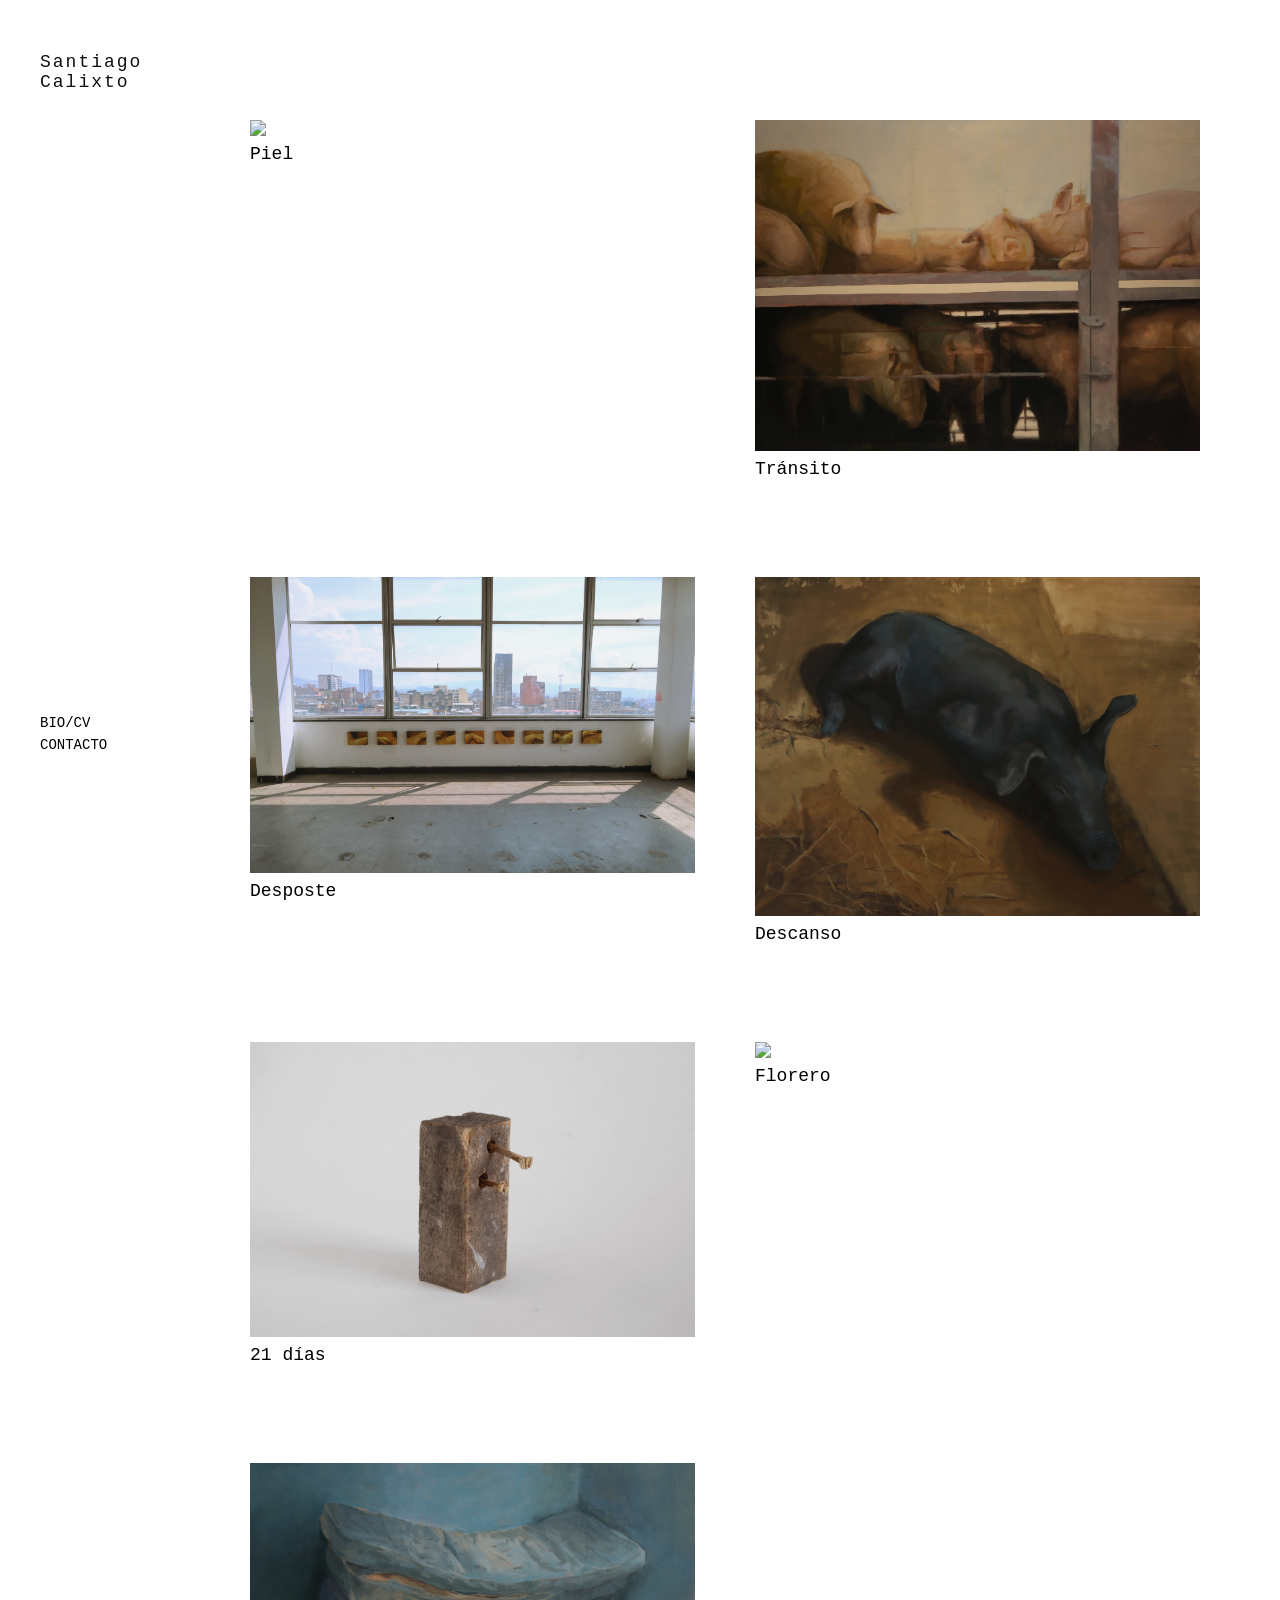
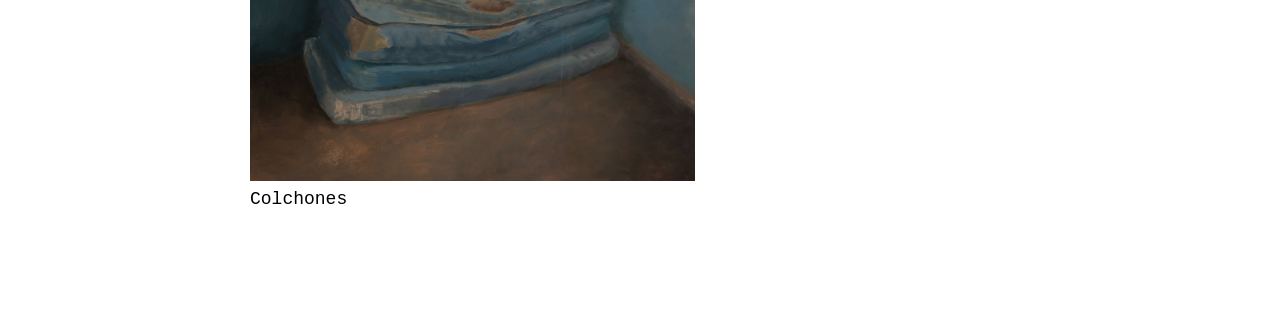
==== index.html @ 8f2dca1f "Add files via upload" ====
<!DOCTYPE html>
<html lang="es">
<head>
  <meta charset="UTF-8">
  <meta name="viewport" content="width=device-width, initial-scale=1.0">
  <title>Santiago Calixto</title>
  <link rel="stylesheet" href="index.css">
</head>
<body>

  <!-- CABECERA EDITORIAL -->
  <header class="header">
    <div class="header-left">
      <h1><a href="index.html" class="active">Santiago<br>Calixto</a></h1>
      <nav>
        <a href="bio.html">BIO/CV</a>
        <a href="contacto.html">CONTACTO</a>
      </nav>
    </div>
  </header>

  <!-- GALERÍA TIPO CATÁLOGO -->
  <main class="catalogo">

    <a href="piel.html" class="item">
      <img src="cuero-arreglado.jpg">
      <p class="caption">Piel</p>
    </a>

    <a href="Transito.html" class="item">
      <img src="obras/images/Fotoprin1.jpg">
      <p class="caption">Tránsito</p>
    </a>

    <a href="Desposte.html" class="item">
      <img src="obras/images/hormiga5.jpg">
      <p class="caption">Desposte</p>
    </a>

    <a href="Azul.html" class="item">
      <img src="Azul/azul1l.jpg">
      <p class="caption">Descanso</p>
    </a>

    <a href="Escul.html" class="item">
      <img src="Escul/Escul.jpg">
      <p class="caption">21 días</p>
    </a>

    <a href="Florero.html" class="item">
      <img src="florero/florero1.jpg">
      <p class="caption">Florero</p>
    </a>

    <a href="Colchones.html" class="item">
      <img src="Colchones/colchones1.jpg">
      <p class="caption">Colchones</p>
    </a>

  </main>

</body>
</html>
---- index.css ----
@font-face {
  font-family: "JMH Typewriter";
  src: url("JMH_Typewriter.ttf") format("truetype");
}

body {
  margin: 0;
  background: white;
  font-family: "JMH Typewriter", monospace;
  color: #111;
}

a:link {
  color: black;
}

a:visited {
  color: black;
  text-decoration: none;
}

a:hover {
  color: gray; /* opcional al pasar el mouse */
  text-decoration: none;
}

a:active {
  color: black;
  text-decoration: none;
}

/* CABECERA */
.header {
  position: fixed;
  top: 0;
  left: 0;
  padding: 40px;
}


.header h1 {
  font-size: 18px;
  font-weight: normal;
  letter-spacing: 2px;
}

.header h1 a {
  text-decoration: none;
  color: inherit;
}


nav {
  margin-top: 620px;
  display: flex;
  flex-direction: column;
}

nav a {
  text-decoration: none;
  color: black;
  font-size: 14px;
  margin: 3px 0;
}

nav h1.active {
  color: white;
  background-color: #111;
  font-weight: bold;
}

nav a.active {
  color: white;
  background-color: #111;
  font-weight: bold;
}

/* CATALOGO */
.catalogo {
  padding: 120px 80px 80px 250px;
  display: grid;
  grid-template-columns: repeat(2, 1fr);
  gap: 80px 60px;
  align-items: start;
}

.catalogo a {
  text-decoration: none;
}

.item img {
  display: block;
  width: 100%;
  filter: contrast(95%) brightness(98%);
  transition: filter 0.3s ease;
}

.item img:hover {
  filter: contrast(95%) brightness(70%);
}

.caption {
  margin-top: 8px;
  font-size: 18px;
}

/* BIO/CV */
.bio-cv {
  padding: 120px 80px 80px 250px;
  max-width: 800px;
}

.bio-cv h2 {
  font-size: 24px;
  margin-bottom: 20px;
}

.bio-cv h3 {
  font-size: 18px;
  margin-top: 30px;
  margin-bottom: 10px;
}

.bio-cv ul {
  margin-bottom: 20px;
}

.bio-cv li {
  margin-bottom: 5px;
}

/* CONTACTO */
.contacto {
  padding: 120px 80px 80px 250px;
  max-width: 600px;
}

.contacto h2 {
  font-size: 27px;
  margin-bottom: 10px;
  margin-top: 30px;
}

.contacto h3 {
  font-size: 18px;
  margin-top: 30px;
  margin-bottom: 10px;
}

.contact-info {
  margin-bottom: 20px;
}

.contact-info p {
  margin-bottom: 10px;
  font-size: 16px;
}

.contacto p {
  margin-bottom: 10px;
  font-size: 16px;
}

.contacto ul {
  margin-bottom: 20px;
  font-size: 16px;
}

.contacto li {
  margin-bottom: 5px;
}

/* DETALLE OBRA */
.obra-detalle {
  padding: 120px 80px 80px 250px;
  display: flex;
  gap: 60px;
}

.imagenes {
  flex: 1;
}

.imagenes a {
  display: block;
}

.imagenes img {
  width: 100%;
  margin-bottom: 20px;
  filter: contrast(95%) brightness(98%);
  cursor: zoom-in;
}

.texto {
  flex: 1;
  max-width: 400px;
}

.texto h2 {
  font-size: 28px;
  margin-bottom: 20px;
}

.ficha {
  font-size: 14px;
  margin-bottom: 30px;
  line-height: 1.5;
}

.texto p {
  font-size: 12px;
    line-height: 1.6;
}

/* Responsive Design */
@media (max-width: 768px) {
  .header {
    padding: 20px;
    position: static;
  }

  .header-left {
    display: flex;
    justify-content: space-between;
    align-items: center;
  }

  nav {
    margin-top: 0;
    flex-direction: row;
    gap: 20px;
  }

  .catalogo {
    padding: 20px;
    grid-template-columns: 1fr;
    gap: 40px;
  }

  .bio-cv {
    padding: 20px;
  }

  .contacto {
    padding: 20px;
  }

  .obra-detalle {
    padding: 20px;
    flex-direction: column;
    gap: 40px;
  }

  .texto {
    max-width: none;
  }

  .header h1 {
    font-size: 16px;
  }

  nav a {
    font-size: 12px;
  }

  .caption {
    font-size: 16px;
  }

  .bio-cv h2 {
    font-size: 20px;
  }

  .contacto h2 {
    font-size: 22px;
  }

  .texto h2 {
    font-size: 24px;
  }
}
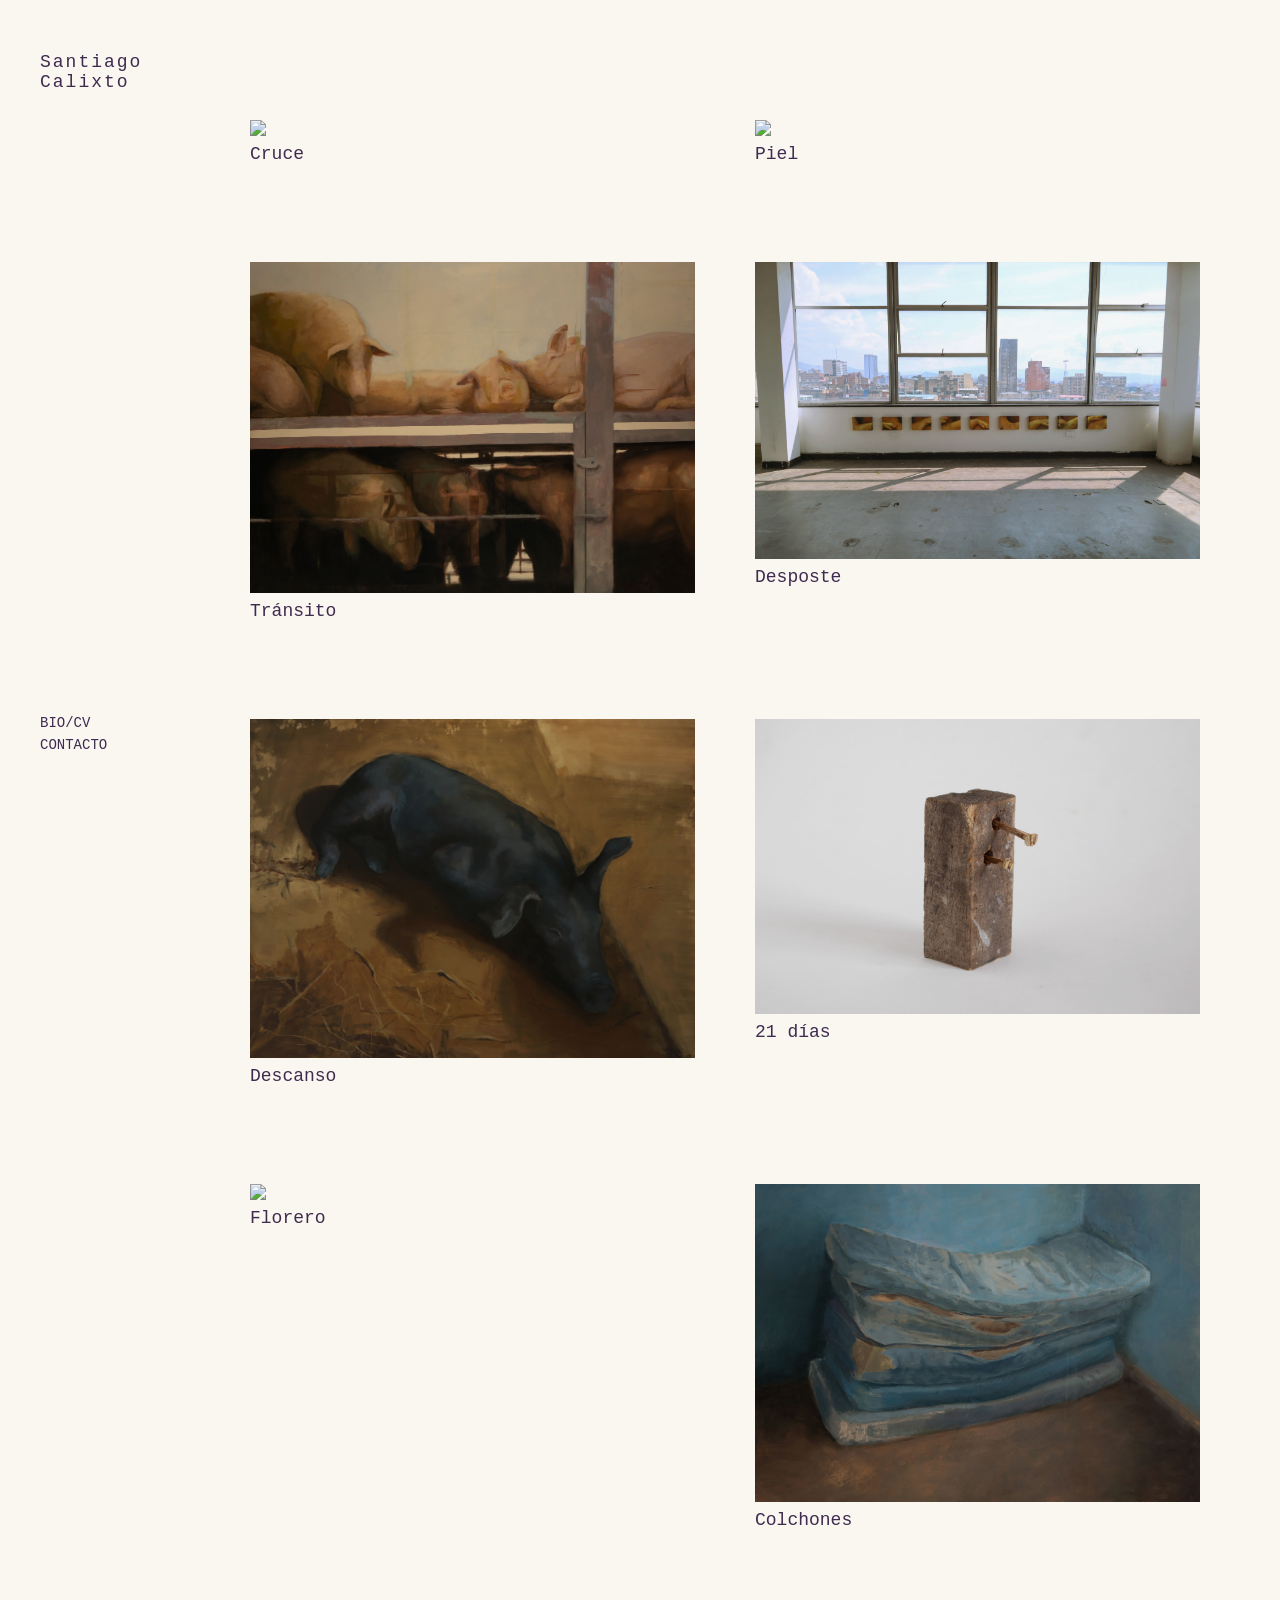
==== commit 62e60b94: "Add new item link and image to catalog" ====
--- a/index.html
+++ b/index.html
@@ -5,6 +5,7 @@
   <meta name="viewport" content="width=device-width, initial-scale=1.0">
   <title>Santiago Calixto</title>
   <link rel="stylesheet" href="index.css">
+  <link rel="icon" type="image/png" sizes="64x64" href="Calixto-removebg-preview.png">
 </head>
 <body>
 
@@ -21,6 +22,11 @@
 
   <!-- GALERÍA TIPO CATÁLOGO -->
   <main class="catalogo">
+
+    <a href="Cruce.html" class="item">
+      <img src="Cruce/Cruce1.jpg">
+      <p class="caption">Cruce</p>
+    </a>
 
     <a href="piel.html" class="item">
       <img src="cuero-arreglado.jpg">
@@ -60,4 +66,4 @@
   </main>
 
 </body>
-</html>+</html>
--- a/index.css
+++ b/index.css
@@ -5,27 +5,27 @@
 
 body {
   margin: 0;
-  background: white;
+  background: rgb(249, 247, 240);
   font-family: "JMH Typewriter", monospace;
-  color: #111;
+  color: #3e2b4f;
 }
 
 a:link {
-  color: black;
+  color: #3e2b4f;
 }
 
 a:visited {
-  color: black;
+  color: #3e2b4f;
   text-decoration: none;
 }
 
 a:hover {
-  color: gray; /* opcional al pasar el mouse */
+  color: #969f78; /* opcional al pasar el mouse */
   text-decoration: none;
 }
 
 a:active {
-  color: black;
+  color: #3e2b4f;
   text-decoration: none;
 }
 
@@ -58,20 +58,20 @@
 
 nav a {
   text-decoration: none;
-  color: black;
+  color: #3e2b4f;
   font-size: 14px;
   margin: 3px 0;
 }
 
 nav h1.active {
-  color: white;
-  background-color: #111;
+  color: rgb(249, 247, 240);
+  background-color: #969f78;
   font-weight: bold;
 }
 
 nav a.active {
-  color: white;
-  background-color: #111;
+  color: rgb(249, 247, 240);
+  background-color: #969f78;
   font-weight: bold;
 }
 
@@ -91,12 +91,12 @@
 .item img {
   display: block;
   width: 100%;
-  filter: contrast(95%) brightness(98%);
+  filter: contrast(98%) brightness(98%);
   transition: filter 0.3s ease;
 }
 
 .item img:hover {
-  filter: contrast(95%) brightness(70%);
+  filter: contrast(85%) brightness(80%);
 }
 
 .caption {
@@ -119,6 +119,7 @@
   font-size: 18px;
   margin-top: 30px;
   margin-bottom: 10px;
+  color : #969f78;
 }
 
 .bio-cv ul {
@@ -145,6 +146,7 @@
   font-size: 18px;
   margin-top: 30px;
   margin-bottom: 10px;
+  color : #969f78;
 }
 
 .contact-info {
@@ -188,7 +190,7 @@
 .imagenes img {
   width: 100%;
   margin-bottom: 20px;
-  filter: contrast(95%) brightness(98%);
+  filter: contrast(93%) brightness(98%);
   cursor: zoom-in;
 }
 
@@ -200,6 +202,7 @@
 .texto h2 {
   font-size: 28px;
   margin-bottom: 20px;
+  color : #969f78;
 }
 
 .ficha {
@@ -279,4 +282,4 @@
   .texto h2 {
     font-size: 24px;
   }
-}+}
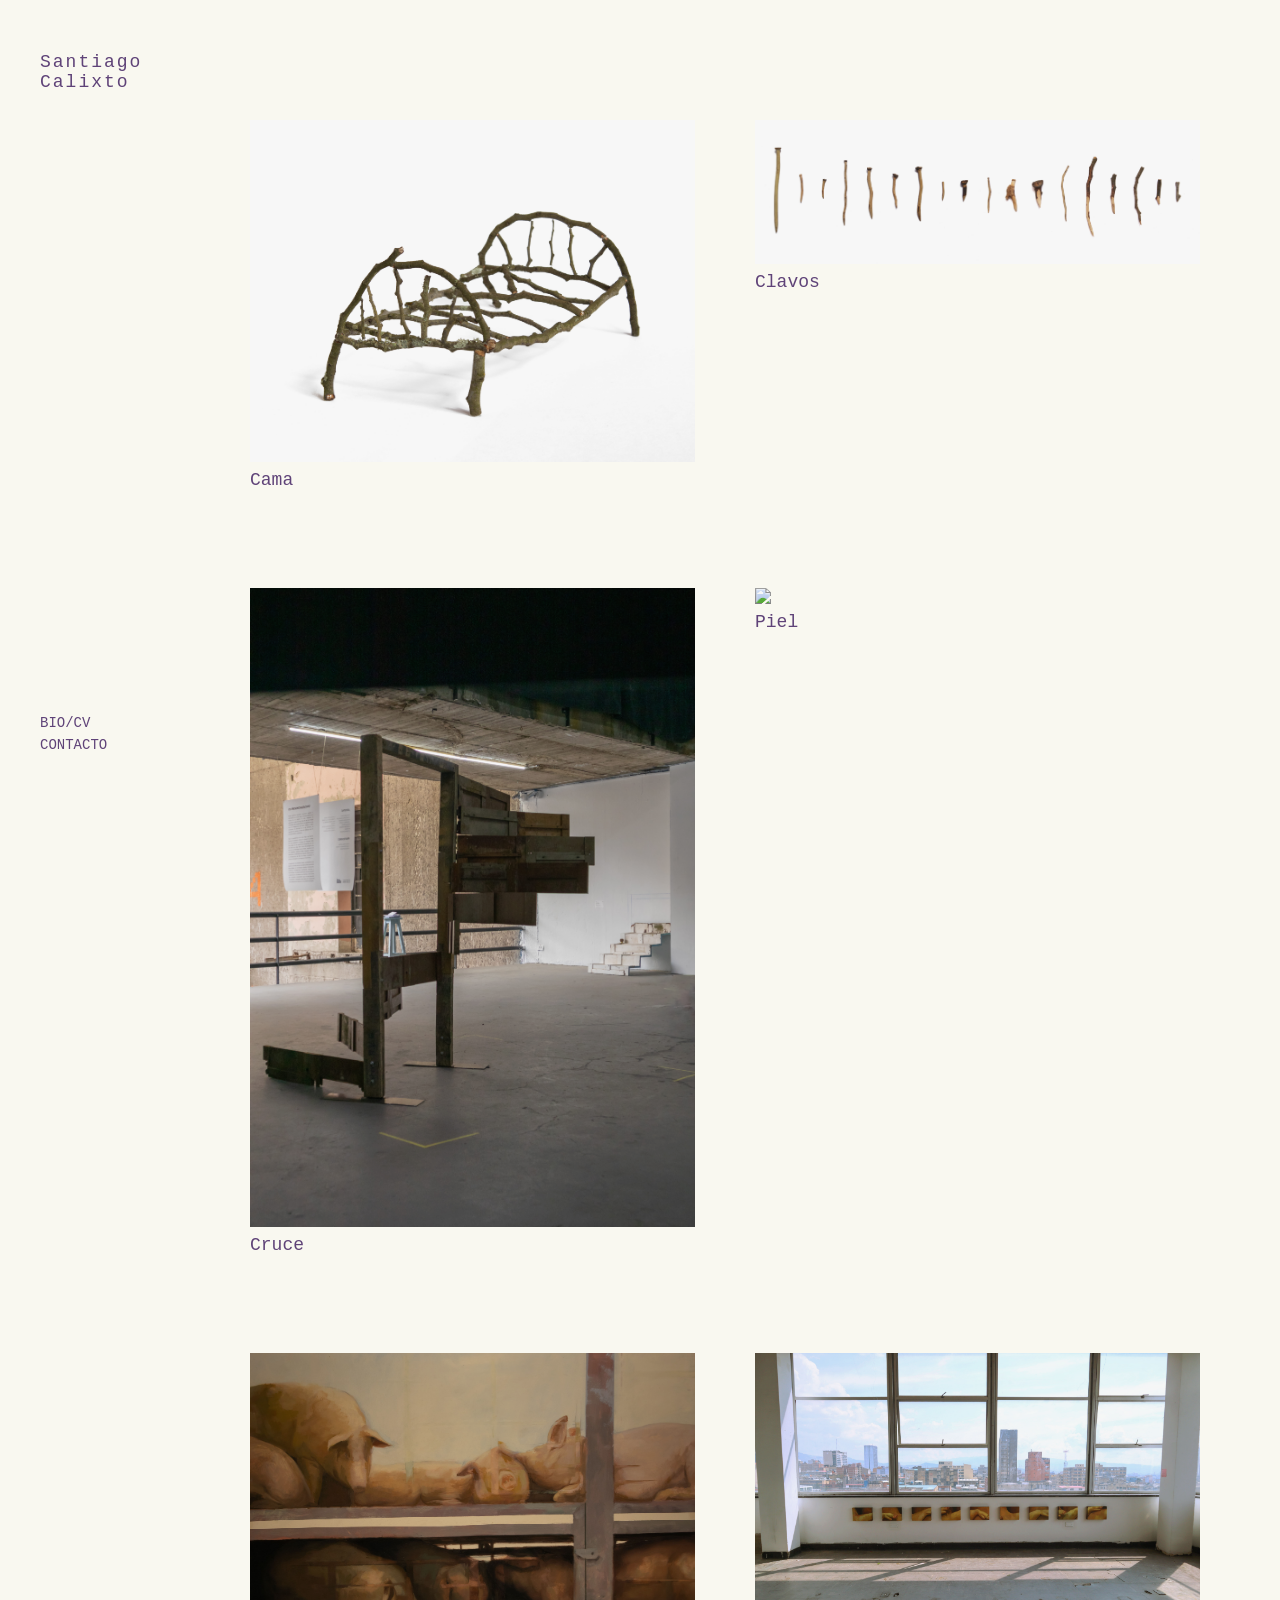
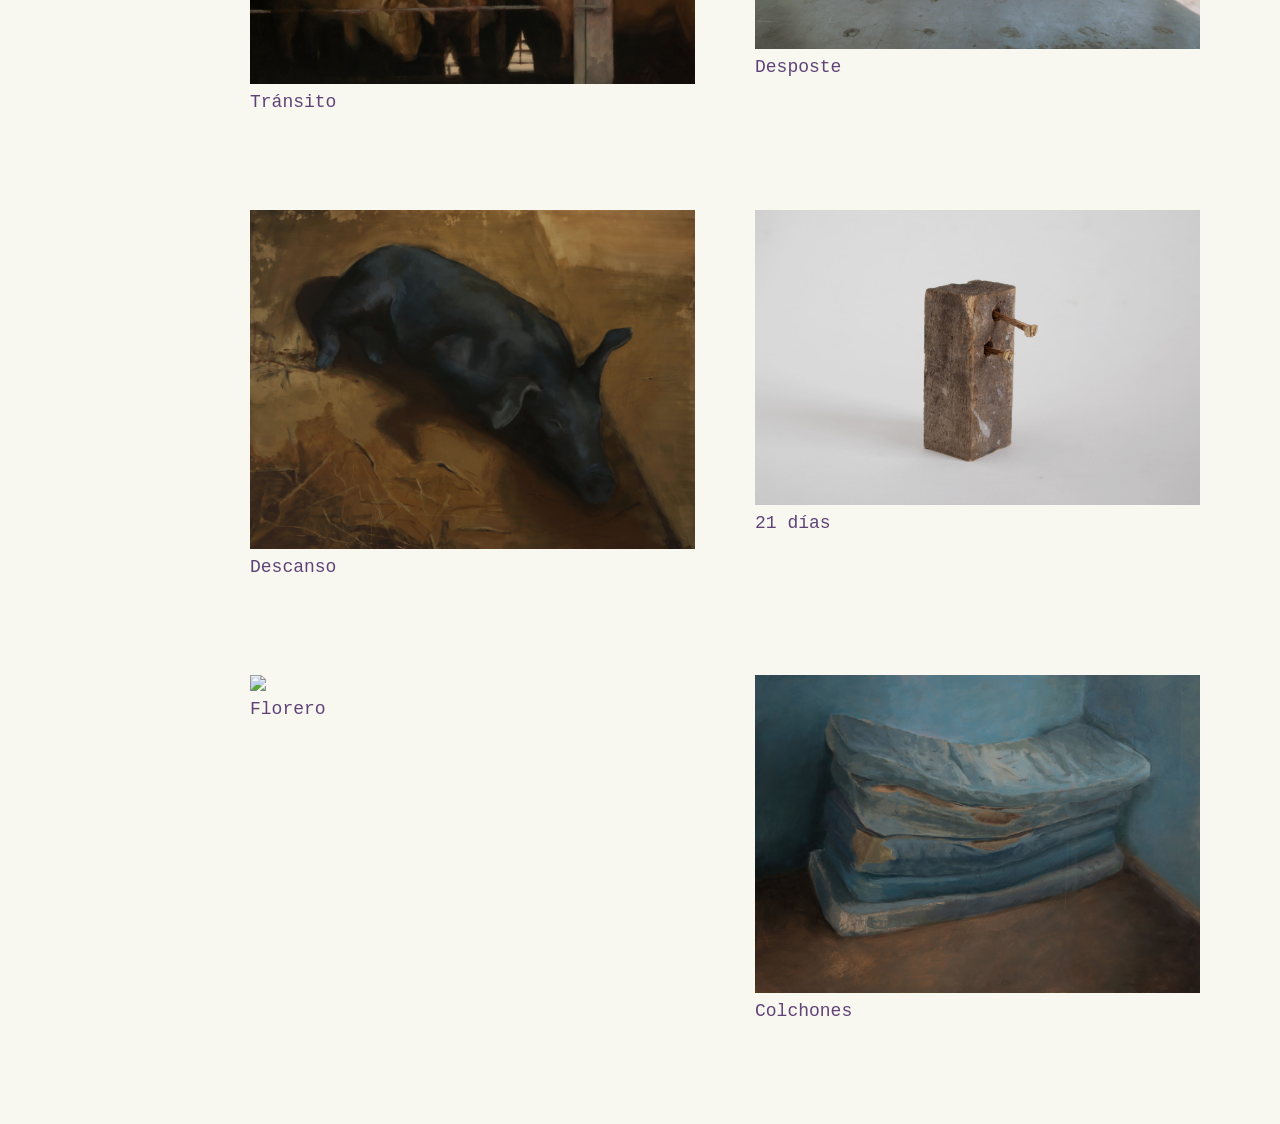
==== commit 63a09fd2: "Add new catalog items for cama and clavos" ====
--- a/index.html
+++ b/index.html
@@ -22,6 +22,16 @@
 
   <!-- GALERÍA TIPO CATÁLOGO -->
   <main class="catalogo">
+
+    <a href="cama.html" class="item">
+      <img src="Clavo y cama/Cama-1.jpg">
+      <p class="caption">Cama</p>
+    </a>
+    
+    <a href="clavos.html" class="item">
+      <img src="Clavo y cama/CLAVO-1.jpg">
+      <p class="caption">Clavos</p>
+    </a>
 
     <a href="Cruce.html" class="item">
       <img src="Cruce/Cruce1.jpg">
--- a/index.css
+++ b/index.css
@@ -5,17 +5,17 @@
 
 body {
   margin: 0;
-  background: rgb(249, 247, 240);
+  background: rgb(249, 248, 240);
   font-family: "JMH Typewriter", monospace;
-  color: #3e2b4f;
+  color: #5f4378;
 }
 
 a:link {
-  color: #3e2b4f;
+  color: #5f4378;
 }
 
 a:visited {
-  color: #3e2b4f;
+  color: #5f4378;
   text-decoration: none;
 }
 
@@ -25,7 +25,7 @@
 }
 
 a:active {
-  color: #3e2b4f;
+  color: #5f4378;
   text-decoration: none;
 }
 
@@ -58,7 +58,7 @@
 
 nav a {
   text-decoration: none;
-  color: #3e2b4f;
+  color: #5f4378;
   font-size: 14px;
   margin: 3px 0;
 }
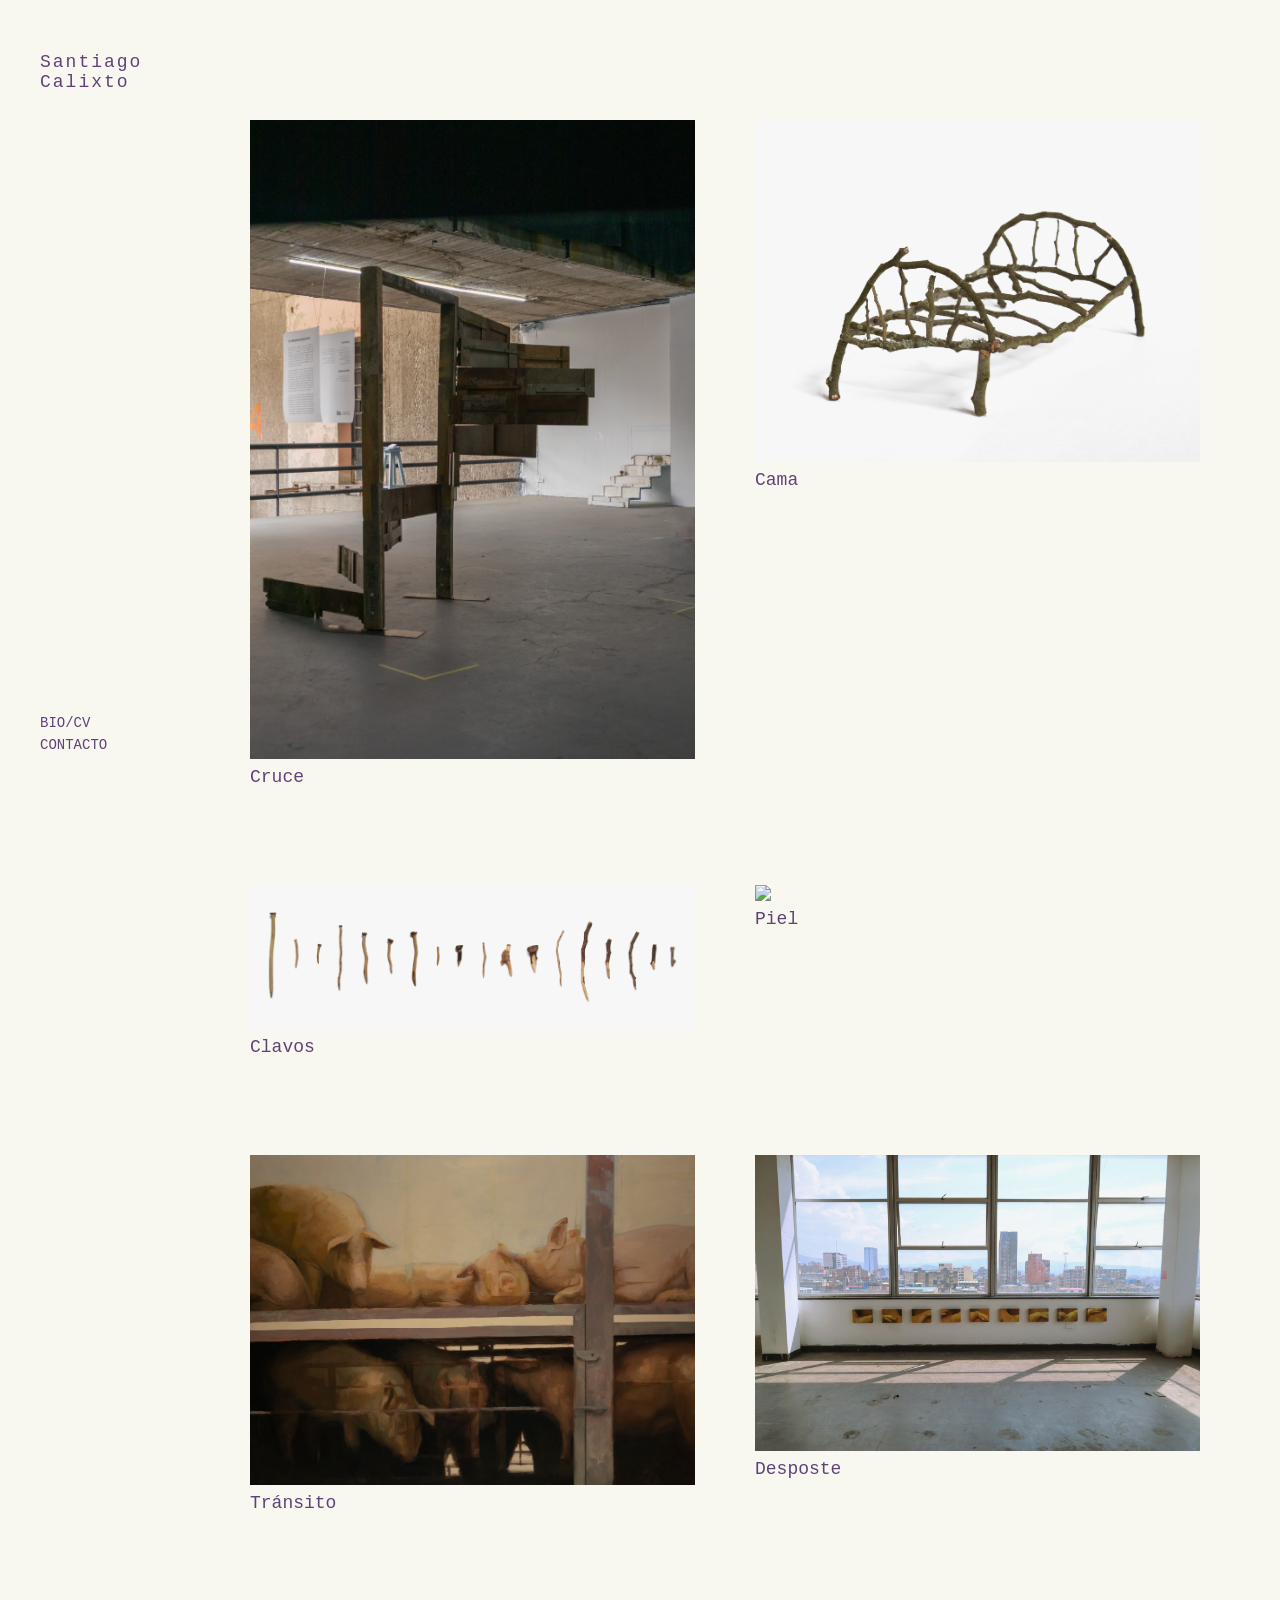
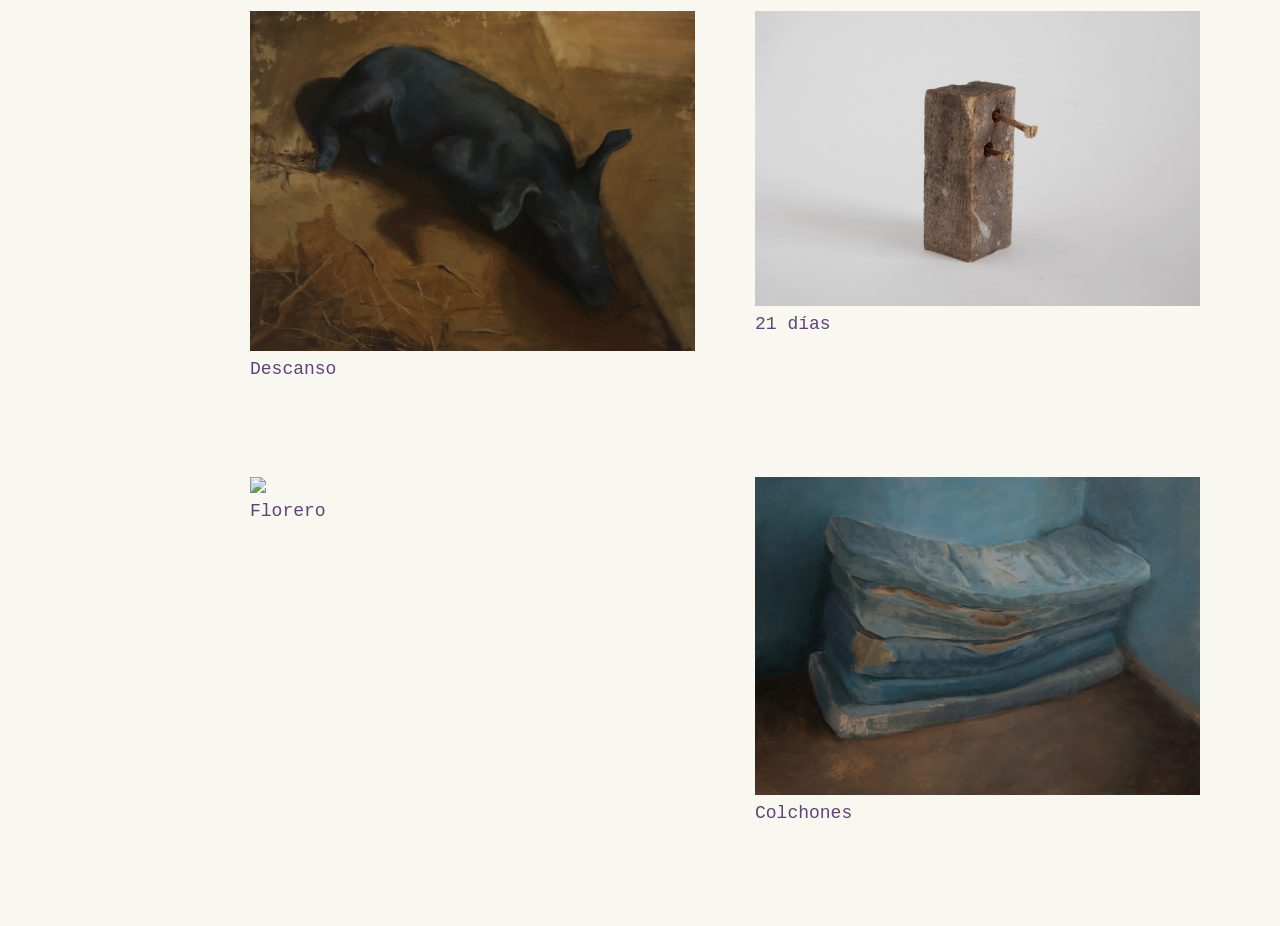
==== commit 0789bab8: "Remove duplicate 'Cruce' item from catalog Removed duplicate link for 'Cruce' item in catalog." ====
--- a/index.html
+++ b/index.html
@@ -23,6 +23,11 @@
   <!-- GALERÍA TIPO CATÁLOGO -->
   <main class="catalogo">
 
+    <a href="Cruce.html" class="item">
+      <img src="Cruce/Cruce1.jpg">
+      <p class="caption">Cruce</p>
+    </a>
+    
     <a href="cama.html" class="item">
       <img src="Clavo y cama/Cama-1.jpg">
       <p class="caption">Cama</p>
@@ -31,11 +36,6 @@
     <a href="clavos.html" class="item">
       <img src="Clavo y cama/CLAVO-1.jpg">
       <p class="caption">Clavos</p>
-    </a>
-
-    <a href="Cruce.html" class="item">
-      <img src="Cruce/Cruce1.jpg">
-      <p class="caption">Cruce</p>
     </a>
 
     <a href="piel.html" class="item">
